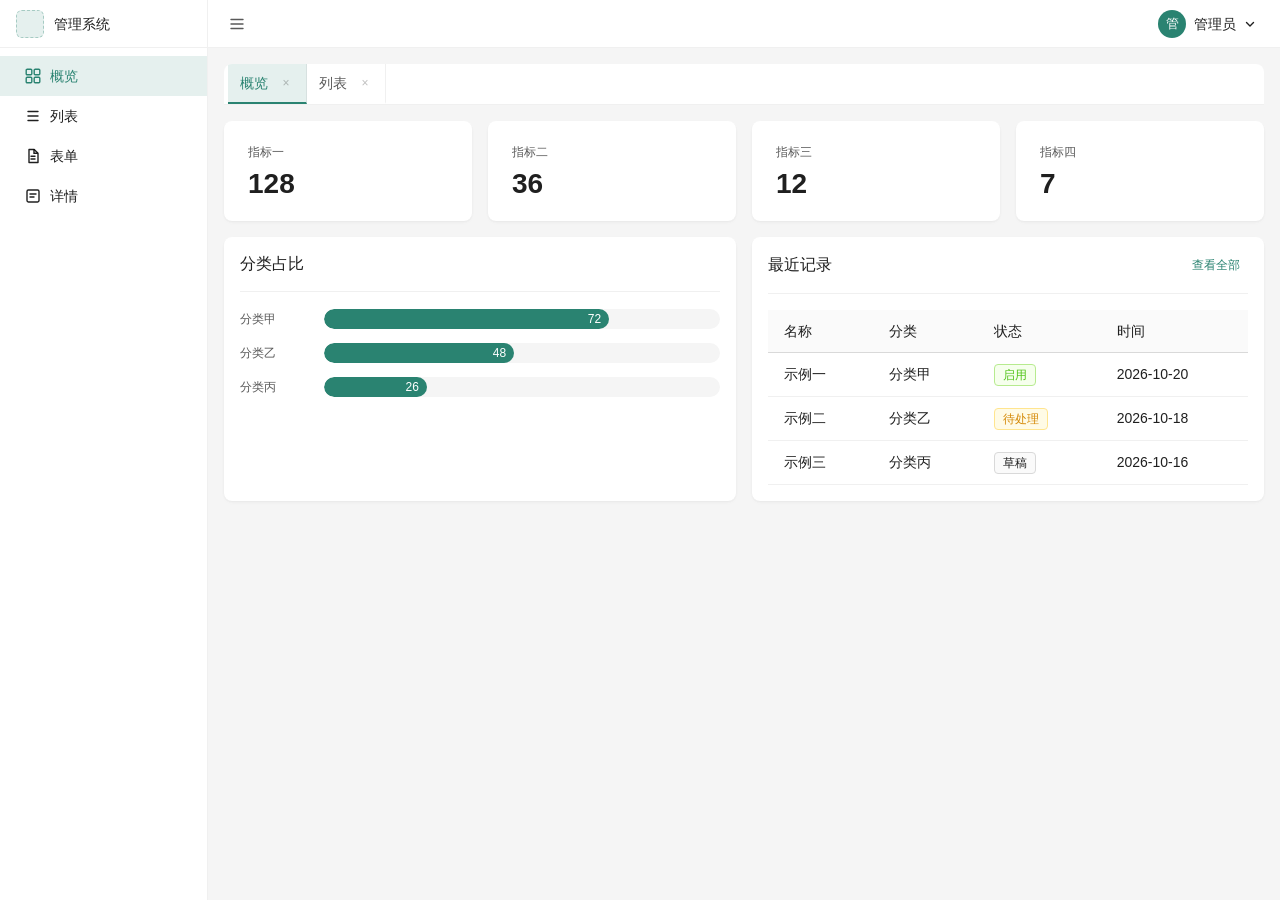
==== index.html @ 05e20776 "沉淀 B 端管理系统的通用界面参考。 Co-authored-by: Cursor <cursoragent@cursor.com>" ====
<!DOCTYPE html>
<html lang="zh-CN">
<head>
<meta charset="UTF-8">
<meta name="viewport" content="width=device-width, initial-scale=1.0">
<title>管理系统</title>
<link rel="stylesheet" href="css/tokens.css">
<link rel="stylesheet" href="css/base.css">
</head>
<body data-page-title="概览">
<div class="layout-side" id="layout">
  <aside class="sidebar" id="sidebar">
    <div class="sidebar-logo">
      <span class="brand-mark" data-brand-mark></span>
      <span class="sidebar-logo-text" data-brand-name></span>
    </div>
    <nav class="sidebar-menu">
      <a class="menu-item active" href="index.html">
        <svg class="menu-icon" width="18" height="18" viewBox="0 0 18 18" fill="none" aria-hidden="true"><rect x="2.2" y="2.2" width="5.6" height="5.6" rx="1" stroke="currentColor" stroke-width="1.4"/><rect x="10.2" y="2.2" width="5.6" height="5.6" rx="1" stroke="currentColor" stroke-width="1.4"/><rect x="2.2" y="10.2" width="5.6" height="5.6" rx="1" stroke="currentColor" stroke-width="1.4"/><rect x="10.2" y="10.2" width="5.6" height="5.6" rx="1" stroke="currentColor" stroke-width="1.4"/></svg>
        <span class="menu-label">概览</span>
      </a>
      <a class="menu-item" href="list.html">
        <svg class="menu-icon" width="18" height="18" viewBox="0 0 18 18" fill="none" aria-hidden="true"><path d="M4 4.5h10M4 9h10M4 13.5h10" stroke="currentColor" stroke-width="1.4" stroke-linecap="round"/></svg>
        <span class="menu-label">列表</span>
      </a>
      <a class="menu-item" href="form.html">
        <svg class="menu-icon" width="18" height="18" viewBox="0 0 18 18" fill="none" aria-hidden="true"><path d="M5 2.5h5.2L14 6.2V15.5H5V2.5Z" stroke="currentColor" stroke-width="1.4" stroke-linejoin="round"/><path d="M10 2.8V6.2h3.2M7 9.2h4M7 12h4" stroke="currentColor" stroke-width="1.4" stroke-linecap="round"/></svg>
        <span class="menu-label">表单</span>
      </a>
      <a class="menu-item" href="detail.html">
        <svg class="menu-icon" width="18" height="18" viewBox="0 0 18 18" fill="none" aria-hidden="true"><rect x="3" y="3" width="12" height="12" rx="1.4" stroke="currentColor" stroke-width="1.4"/><path d="M6 7h6M6 10h4" stroke="currentColor" stroke-width="1.4" stroke-linecap="round"/></svg>
        <span class="menu-label">详情</span>
      </a>
    </nav>
  </aside>
  <div class="main">
    <header class="header">
      <button class="collapse-btn" type="button" onclick="toggleSidebar()" aria-label="收起侧栏">
        <svg width="18" height="18" viewBox="0 0 18 18" fill="none" aria-hidden="true"><path d="M3 4.5h12M3 9h12M3 13.5h12" stroke="currentColor" stroke-width="1.4" stroke-linecap="round"/></svg>
      </button>
      <div class="header-right">
        <div class="dropdown" id="userDropdown">
          <div class="header-user" onclick="toggleDropdown('userDropdown')">
            <div class="header-avatar" data-brand-avatar></div>
            <span data-brand-user></span>
            <svg width="12" height="12" viewBox="0 0 12 12" fill="none" aria-hidden="true"><path d="M2.5 4.5 6 8l3.5-3.5" stroke="currentColor" stroke-width="1.4" stroke-linecap="round" stroke-linejoin="round"/></svg>
          </div>
          <div class="dropdown-menu">
            <div class="dropdown-item" onclick="openPasswordModal()">修改密码</div>
            <div class="dropdown-divider"></div>
            <div class="dropdown-item danger" onclick="openModal('logout-modal')">退出登录</div>
          </div>
        </div>
      </div>
    </header>
    <div class="content">
      <div class="multi-tabs">
        <a class="multi-tab active" href="index.html">概览<button class="tab-close" type="button" aria-label="关闭">×</button></a>
        <a class="multi-tab" href="list.html">列表<button class="tab-close" type="button" aria-label="关闭">×</button></a>
      </div>
      <div class="stat-cards">
        <div class="stat-card"><div class="stat-card-label">指标一</div><div class="stat-card-value">128</div></div>
        <div class="stat-card"><div class="stat-card-label">指标二</div><div class="stat-card-value">36</div></div>
        <div class="stat-card"><div class="stat-card-label">指标三</div><div class="stat-card-value">12</div></div>
        <div class="stat-card"><div class="stat-card-label">指标四</div><div class="stat-card-value">7</div></div>
      </div>
      <div class="dashboard-row">
        <div class="card">
          <div class="card-header"><span class="card-title">分类占比</span></div>
          <div class="bar-row"><span class="bar-label">分类甲</span><div class="bar-track"><div class="bar-fill" style="width:72%">72</div></div></div>
          <div class="bar-row"><span class="bar-label">分类乙</span><div class="bar-track"><div class="bar-fill" style="width:48%">48</div></div></div>
          <div class="bar-row"><span class="bar-label">分类丙</span><div class="bar-track"><div class="bar-fill" style="width:26%">26</div></div></div>
        </div>
        <div class="card">
          <div class="card-header">
            <span class="card-title">最近记录</span>
            <a class="btn btn-text btn-sm" href="list.html">查看全部</a>
          </div>
          <table class="table">
            <thead><tr><th>名称</th><th>分类</th><th>状态</th><th>时间</th></tr></thead>
            <tbody>
              <tr><td>示例一</td><td>分类甲</td><td><span class="tag tag-success">启用</span></td><td>2026-10-20</td></tr>
              <tr><td>示例二</td><td>分类乙</td><td><span class="tag tag-warning">待处理</span></td><td>2026-10-18</td></tr>
              <tr><td>示例三</td><td>分类丙</td><td><span class="tag">草稿</span></td><td>2026-10-16</td></tr>
            </tbody>
          </table>
        </div>
      </div>
    </div>
  </div>
</div>
<div id="logout-modal" class="modal-overlay" role="dialog" aria-modal="true">
  <div class="modal modal-sm">
    <div class="modal-header"><span class="modal-title">退出登录</span><button class="modal-close" type="button" onclick="closeModal('logout-modal')" aria-label="关闭">×</button></div>
    <div class="modal-body">确定退出当前账号吗？</div>
    <div class="modal-footer">
      <button class="btn" type="button" onclick="closeModal('logout-modal')">取消</button>
      <a class="btn btn-primary" href="login.html">退出登录</a>
    </div>
  </div>
</div>
<div id="password-modal" class="modal-overlay" role="dialog" aria-modal="true">
  <div class="modal modal-sm">
    <div class="modal-header"><span class="modal-title">修改密码</span><button class="modal-close" type="button" onclick="closeModal('password-modal')" aria-label="关闭">×</button></div>
    <div class="modal-body">
      <div id="password-step-old">
        <div class="form-item" style="margin-bottom:0"><label class="form-label" for="pwd-old">当前密码</label><input class="input" id="pwd-old" type="password" autocomplete="current-password"></div>
      </div>
      <div id="password-step-new" hidden>
        <div class="form-item"><label class="form-label" for="pwd-new">新密码</label><input class="input" id="pwd-new" type="password" autocomplete="new-password"></div>
        <div class="form-item" style="margin-bottom:0"><label class="form-label" for="pwd-confirm">确认新密码</label><input class="input" id="pwd-confirm" type="password" autocomplete="new-password"></div>
      </div>
      <div class="form-error" id="password-error"></div>
    </div>
    <div class="modal-footer">
      <button class="btn" type="button" onclick="closeModal('password-modal')">取消</button>
      <button class="btn btn-primary" type="button" id="password-next" onclick="verifyOldPassword()">下一步</button>
      <button class="btn btn-primary" type="button" id="password-save" onclick="submitNewPassword()" hidden>确认修改</button>
    </div>
  </div>
</div>
<script src="js/brand.js"></script>
<script src="js/shell.js"></script>
</body>
</html>
---- css/tokens.css ----
:root {
  /* 只改这一处，全系统主色会一起变 */
  --color-primary: #2A8371;
  --color-primary-hover: color-mix(in srgb, var(--color-primary) 82%, #000);
  --color-primary-active: color-mix(in srgb, var(--color-primary) 68%, #000);
  --color-primary-bg: color-mix(in srgb, var(--color-primary) 12%, #fff);
  --color-primary-border: color-mix(in srgb, var(--color-primary) 42%, #fff);

  --color-success: #52c41a;
  --color-warning: #faad14;
  --color-error: #ff4d4f;
  --color-info: #1677ff;
  --color-text-primary: rgba(0, 0, 0, 0.88);
  --color-text-secondary: rgba(0, 0, 0, 0.65);
  --color-text-disabled: rgba(0, 0, 0, 0.25);
  --color-border: #d9d9d9;
  --color-divider: rgba(5, 5, 5, 0.06);
  --color-bg-layout: #f5f5f5;
  --color-bg-container: #ffffff;

  --font-family: -apple-system, BlinkMacSystemFont, "Segoe UI", Roboto, "Helvetica Neue", Arial, "Noto Sans SC", sans-serif;
  --font-size-base: 14px;
  --line-height-base: 22px;
  --font-size-sm: 12px;
  --font-size-lg: 16px;
  --font-size-xl: 20px;

  --spacing-xs: 4px;
  --spacing-sm: 8px;
  --spacing-md: 16px;
  --spacing-lg: 24px;
  --spacing-xl: 32px;
  --spacing-xxl: 48px;
  --radius-sm: 6px;
  --radius-md: 8px;
  --shadow-card: 0 1px 2px rgba(0, 0, 0, 0.03), 0 1px 6px -1px rgba(0, 0, 0, 0.02), 0 2px 4px rgba(0, 0, 0, 0.02);
  --shadow-modal: 0 6px 16px rgba(0, 0, 0, 0.08), 0 3px 6px -4px rgba(0, 0, 0, 0.12), 0 9px 28px 8px rgba(0, 0, 0, 0.05);
}
---- css/base.css ----
* { margin: 0; padding: 0; box-sizing: border-box; }
body { font-family: var(--font-family); background: var(--color-bg-layout); color: var(--color-text-primary); font-size: var(--font-size-base); line-height: var(--line-height-base); }
a { color: var(--color-primary); text-decoration: none; }
a:hover { text-decoration: underline; }

.layout-side { display: flex; min-height: 100vh; }
.layout-side .main { flex: 1; margin-left: 208px; display: flex; flex-direction: column; min-width: 0; transition: margin 0.2s; }
.layout-side.sidebar-collapsed .main { margin-left: 80px; }
.layout-side .header { height: 48px; background: var(--color-bg-container); border-bottom: 1px solid var(--color-divider); display: flex; align-items: center; justify-content: space-between; padding: 0 16px; position: sticky; top: 0; z-index: 50; }
.layout-side .content { flex: 1; padding: 16px; }

.sidebar { width: 208px; height: 100vh; background: var(--color-bg-container); border-right: 1px solid var(--color-divider); display: flex; flex-direction: column; position: fixed; left: 0; top: 0; z-index: 100; transition: width 0.2s; }
.sidebar.collapsed { width: 80px; }
.sidebar.collapsed .menu-label { display: none; }
.sidebar-logo { height: 48px; display: flex; align-items: center; padding: 0 16px; gap: 10px; border-bottom: 1px solid var(--color-divider); font-size: 14px; font-weight: 500; color: var(--color-text-primary); white-space: nowrap; }
.sidebar-logo-text { flex: 1; overflow: hidden; text-overflow: ellipsis; }
.sidebar.collapsed .sidebar-logo { justify-content: center; padding: 0; }
.sidebar.collapsed .sidebar-logo-text { display: none; }
.sidebar-menu { flex: 1; overflow-y: auto; padding: 8px 0; }
.menu-item { display: flex; align-items: center; height: 40px; padding: 0 16px 0 24px; gap: 8px; font-size: var(--font-size-base); color: var(--color-text-primary); cursor: pointer; transition: all 0.2s; text-decoration: none; }
.menu-item:hover { background: var(--color-primary-bg); color: var(--color-primary); text-decoration: none; }
.menu-item.active { background: var(--color-primary-bg); color: var(--color-primary); font-weight: 500; }
.menu-icon { flex-shrink: 0; display: block; }

.brand-mark { width: 28px; height: 28px; flex-shrink: 0; display: flex; align-items: center; justify-content: center; overflow: hidden; }
.brand-mark img { height: 18px; width: auto; display: block; }
.brand-mark.is-empty { border-radius: var(--radius-sm); background: var(--color-primary-bg); border: 1px dashed var(--color-primary-border); }
.sidebar.collapsed .brand-mark img { width: 28px; height: 28px; object-fit: cover; object-position: left center; }

.collapse-btn { border: none; background: transparent; cursor: pointer; padding: 4px; color: var(--color-text-secondary); display: flex; align-items: center; }
.collapse-btn:hover { color: var(--color-primary); }
.header-right { display: flex; align-items: center; gap: 16px; }
.header-user { display: flex; align-items: center; gap: 8px; cursor: pointer; padding: 0 8px; height: 48px; transition: background 0.2s; border-radius: var(--radius-sm); }
.header-user:hover { background: var(--color-bg-layout); }
.header-avatar { width: 28px; height: 28px; border-radius: 50%; background: var(--color-primary); color: #fff; display: flex; align-items: center; justify-content: center; font-size: 13px; font-weight: 500; flex-shrink: 0; }

.dropdown { position: relative; display: inline-block; }
.dropdown-menu { position: absolute; top: calc(100% + 4px); right: 0; min-width: 160px; background: var(--color-bg-container); border-radius: var(--radius-sm); box-shadow: var(--shadow-modal); padding: 4px 0; z-index: 100; opacity: 0; visibility: hidden; transform: translateY(-4px); transition: all 0.2s; }
.dropdown.open .dropdown-menu { opacity: 1; visibility: visible; transform: translateY(0); }
.dropdown-item { display: flex; align-items: center; gap: 8px; padding: 8px 16px; font-size: var(--font-size-base); color: var(--color-text-primary); cursor: pointer; transition: all 0.15s; }
.dropdown-item:hover { background: var(--color-primary-bg); color: var(--color-primary); }
.dropdown-item.danger { color: var(--color-error); }
.dropdown-item.danger:hover { background: #fff2f0; }
.dropdown-divider { height: 1px; background: var(--color-divider); margin: 4px 0; }

.multi-tabs { display: flex; align-items: center; gap: 0; border-bottom: 1px solid var(--color-divider); margin-bottom: 16px; background: var(--color-bg-container); border-radius: var(--radius-md) var(--radius-md) 0 0; padding: 0 4px; overflow-x: auto; }
.multi-tab { display: inline-flex; align-items: center; gap: 6px; height: 40px; padding: 0 12px; font-size: var(--font-size-base); color: var(--color-text-secondary); cursor: pointer; border-bottom: 2px solid transparent; transition: all 0.2s; white-space: nowrap; text-decoration: none; border-right: 1px solid var(--color-divider); }
.multi-tab:hover { color: var(--color-primary); background: var(--color-primary-bg); text-decoration: none; }
.multi-tab.active { color: var(--color-primary); border-bottom-color: var(--color-primary); font-weight: 500; background: var(--color-primary-bg); }
.tab-close { width: 16px; height: 16px; display: inline-flex; align-items: center; justify-content: center; border-radius: 50%; font-size: 12px; color: var(--color-text-disabled); margin-left: 4px; border: none; background: transparent; cursor: pointer; }
.tab-close:hover { background: var(--color-error); color: #fff; }

.btn { display: inline-flex; align-items: center; justify-content: center; height: 32px; padding: 0 16px; gap: 6px; font-size: var(--font-size-base); line-height: var(--line-height-base); font-family: var(--font-family); border-radius: var(--radius-sm); border: 1px solid var(--color-border); background: var(--color-bg-container); color: var(--color-text-primary); cursor: pointer; transition: all 0.2s; text-decoration: none; }
.btn:hover { border-color: var(--color-primary); color: var(--color-primary); text-decoration: none; }
.btn-primary { background: var(--color-primary); border-color: var(--color-primary); color: #fff; }
.btn-primary:hover { background: var(--color-primary-hover); border-color: var(--color-primary-hover); color: #fff; }
.btn-danger { color: var(--color-error); border-color: var(--color-error); }
.btn-danger:hover { color: #ff7875; border-color: #ff7875; background: #fff2f0; }
.btn-text { border: none; background: transparent; color: var(--color-primary); padding: 0 8px; }
.btn-text:hover { background: var(--color-primary-bg); }
.btn-sm { height: 24px; padding: 0 8px; font-size: var(--font-size-sm); }

.input, .select, .textarea { width: 100%; box-sizing: border-box; font-size: var(--font-size-base); font-family: var(--font-family); border: 1px solid var(--color-border); border-radius: var(--radius-sm); color: var(--color-text-primary); background: var(--color-bg-container); transition: all 0.2s; }
.input, .select { height: 32px; padding: 4px 12px; }
.textarea { min-height: 80px; padding: 8px 12px; resize: vertical; }
.input::placeholder, .textarea::placeholder { color: var(--color-text-disabled); }
.input:hover, .select:hover, .textarea:hover { border-color: var(--color-primary-border); }
.input:focus, .select:focus, .textarea:focus { outline: none; border-color: var(--color-primary); box-shadow: 0 0 0 2px var(--color-primary-bg); }

.form-item { margin-bottom: 24px; }
.form-label { display: block; font-size: var(--font-size-base); color: var(--color-text-primary); margin-bottom: 8px; }
.form-label .required { color: var(--color-error); margin-right: 4px; }
.form-hint { font-size: var(--font-size-sm); color: var(--color-text-secondary); margin-top: 4px; }
.form-grid { display: grid; grid-template-columns: repeat(2, 1fr); gap: 0 24px; }
.form-actions { display: flex; gap: 12px; justify-content: flex-end; margin-top: 8px; padding-top: 16px; border-top: 1px solid var(--color-divider); }
.form-error { margin-top: 12px; color: #cf1322; font-size: 13px; line-height: 22px; }

.table-wrapper { background: var(--color-bg-container); border-radius: var(--radius-md); overflow: hidden; box-shadow: var(--shadow-card); }
.table-toolbar { display: flex; align-items: center; justify-content: space-between; padding: 16px 16px 0; }
.table { width: 100%; border-collapse: collapse; font-size: var(--font-size-base); }
.table th { background: #fafafa; padding: 10px 16px; text-align: left; font-weight: 500; border-bottom: 1px solid var(--color-border); white-space: nowrap; }
.table td { padding: 10px 16px; border-bottom: 1px solid var(--color-divider); }
.table tbody tr:hover { background: var(--color-primary-bg); }
.col-action { white-space: nowrap; }
.col-action .btn-text + .btn-text { margin-left: 8px; }

.pagination { display: flex; align-items: center; justify-content: flex-end; padding: 16px; gap: 8px; }
.page-info { color: var(--color-text-secondary); margin-right: 16px; }
.page-btn { min-width: 32px; height: 32px; display: inline-flex; align-items: center; justify-content: center; border: 1px solid var(--color-border); border-radius: var(--radius-sm); background: var(--color-bg-container); cursor: pointer; padding: 0 8px; color: var(--color-text-primary); }
.page-btn:hover { border-color: var(--color-primary); color: var(--color-primary); }
.page-btn.active { background: var(--color-primary); border-color: var(--color-primary); color: #fff; }
.page-btn:disabled { opacity: 0.4; cursor: not-allowed; }
.pager { border-top: 1px solid var(--color-divider); }

.card { background: var(--color-bg-container); border-radius: var(--radius-md); box-shadow: var(--shadow-card); padding: 16px; margin-bottom: 16px; }
.card-header { display: flex; align-items: center; justify-content: space-between; margin-bottom: 16px; padding-bottom: 16px; border-bottom: 1px solid var(--color-divider); }
.card-title { font-size: var(--font-size-lg); font-weight: 500; }

.tag { display: inline-flex; align-items: center; height: 22px; padding: 0 8px; font-size: var(--font-size-sm); border-radius: 4px; border: 1px solid var(--color-border); background: #fafafa; }
.tag-success { color: var(--color-success); border-color: #b7eb8f; background: #f6ffed; }
.tag-warning { color: #d48806; border-color: #ffe58f; background: #fffbe6; }
.tag-error { color: var(--color-error); border-color: #ffccc7; background: #fff2f0; }

.filter-bar { background: var(--color-bg-container); border-radius: var(--radius-md); box-shadow: var(--shadow-card); padding: 16px; margin-bottom: 16px; }
.filter-row { display: flex; flex-wrap: wrap; gap: 12px 16px; align-items: flex-end; }
.filter-item { display: flex; flex-direction: column; min-width: 180px; }
.filter-item .form-label { margin-bottom: 6px; }
.filter-actions { display: flex; gap: 8px; }

.modal-overlay { position: fixed; inset: 0; background: rgba(0, 0, 0, 0.45); display: none; align-items: center; justify-content: center; z-index: 1000; }
.modal-overlay.open { display: flex; }
.modal { background: var(--color-bg-container); border-radius: var(--radius-md); box-shadow: var(--shadow-modal); width: 520px; max-width: calc(100vw - 32px); max-height: 80vh; display: flex; flex-direction: column; }
.modal-sm { width: 400px; }
.modal-header { display: flex; align-items: center; justify-content: space-between; padding: 16px 24px; border-bottom: 1px solid var(--color-divider); }
.modal-title { font-size: var(--font-size-lg); font-weight: 500; }
.modal-close { width: 24px; height: 24px; display: flex; align-items: center; justify-content: center; cursor: pointer; color: var(--color-text-secondary); border: none; background: transparent; font-size: 16px; }
.modal-body { padding: 24px; overflow-y: auto; }
.modal-footer { display: flex; align-items: center; justify-content: flex-end; gap: 8px; padding: 12px 24px; border-top: 1px solid var(--color-divider); }

.desc-list { display: grid; grid-template-columns: repeat(2, 1fr); }
.desc-item { display: flex; padding: 12px 0; border-bottom: 1px solid var(--color-divider); }
.desc-label { width: 120px; flex-shrink: 0; color: var(--color-text-secondary); }
.desc-value { flex: 1; word-break: break-all; }

.stat-cards { display: grid; grid-template-columns: repeat(4, 1fr); gap: 16px; margin-bottom: 16px; }
.stat-card { background: var(--color-bg-container); border-radius: var(--radius-md); box-shadow: var(--shadow-card); padding: 20px 24px; }
.stat-card-label { font-size: var(--font-size-sm); color: var(--color-text-secondary); margin-bottom: 4px; }
.stat-card-value { font-size: 28px; font-weight: 600; font-variant-numeric: tabular-nums; line-height: 1.2; }
.dashboard-row { display: grid; grid-template-columns: 1fr 1fr; gap: 16px; }
.bar-row { display: flex; align-items: center; gap: 12px; margin-bottom: 12px; }
.bar-label { width: 72px; flex-shrink: 0; font-size: var(--font-size-sm); color: var(--color-text-secondary); }
.bar-track { flex: 1; height: 20px; background: var(--color-bg-layout); border-radius: 10px; overflow: hidden; }
.bar-fill { height: 100%; border-radius: 10px; background: var(--color-primary); min-width: 28px; display: flex; align-items: center; justify-content: flex-end; padding-right: 8px; color: #fff; font-size: var(--font-size-sm); }

.empty { display: flex; align-items: center; justify-content: center; padding: 48px 0; color: var(--color-text-disabled); }

@media (max-width: 900px) {
  .stat-cards, .dashboard-row, .form-grid, .desc-list { grid-template-columns: 1fr; }
}
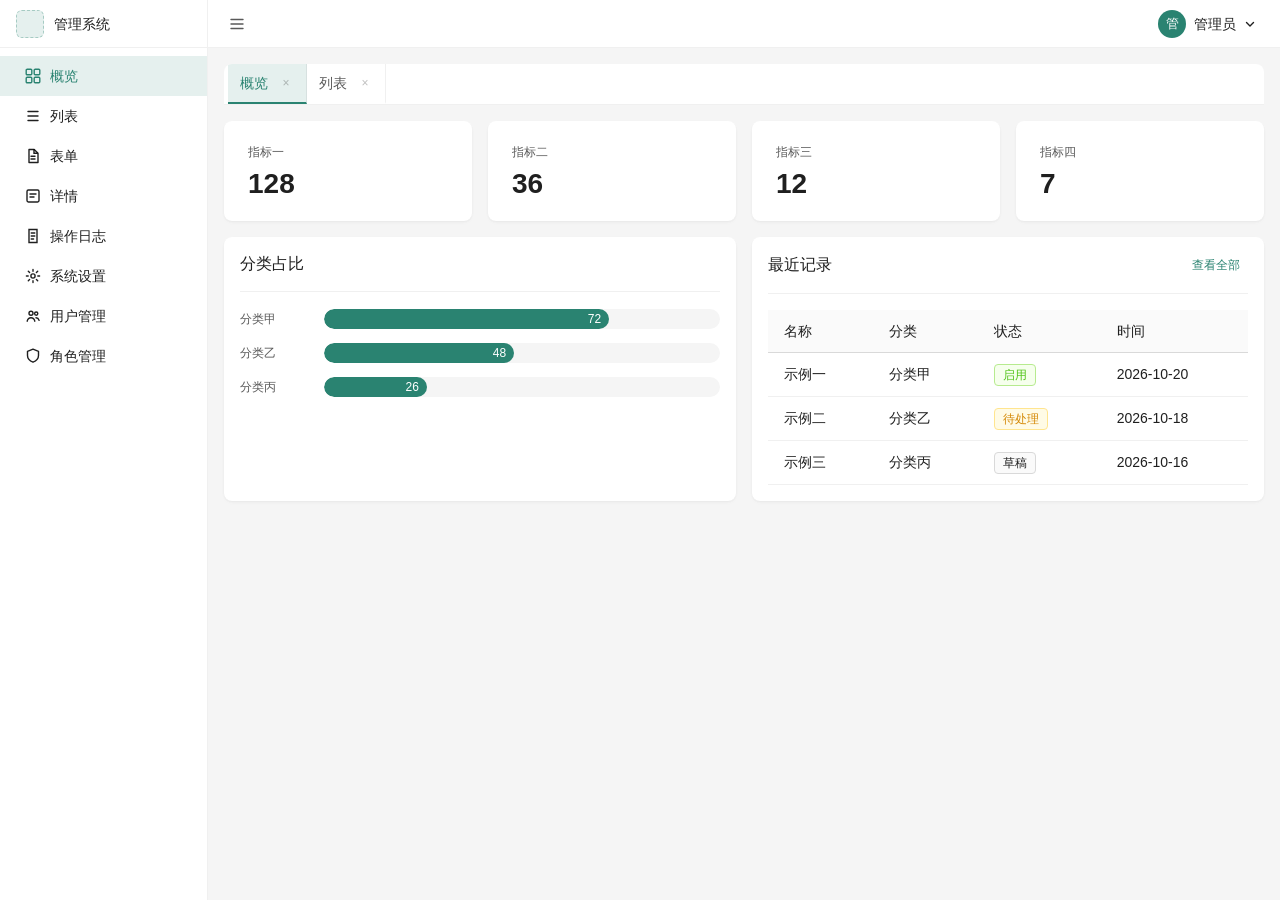
==== commit 6eb43f1c: "补齐用户、角色、日志、系统设置和密码相关页面。 Co-authored-by: Cursor <cursoragent@cursor.com>" ====
--- a/index.html
+++ b/index.html
@@ -7,52 +7,11 @@
 <link rel="stylesheet" href="css/tokens.css">
 <link rel="stylesheet" href="css/base.css">
 </head>
-<body data-page-title="概览">
+<body data-page="dashboard" data-page-title="概览">
 <div class="layout-side" id="layout">
-  <aside class="sidebar" id="sidebar">
-    <div class="sidebar-logo">
-      <span class="brand-mark" data-brand-mark></span>
-      <span class="sidebar-logo-text" data-brand-name></span>
-    </div>
-    <nav class="sidebar-menu">
-      <a class="menu-item active" href="index.html">
-        <svg class="menu-icon" width="18" height="18" viewBox="0 0 18 18" fill="none" aria-hidden="true"><rect x="2.2" y="2.2" width="5.6" height="5.6" rx="1" stroke="currentColor" stroke-width="1.4"/><rect x="10.2" y="2.2" width="5.6" height="5.6" rx="1" stroke="currentColor" stroke-width="1.4"/><rect x="2.2" y="10.2" width="5.6" height="5.6" rx="1" stroke="currentColor" stroke-width="1.4"/><rect x="10.2" y="10.2" width="5.6" height="5.6" rx="1" stroke="currentColor" stroke-width="1.4"/></svg>
-        <span class="menu-label">概览</span>
-      </a>
-      <a class="menu-item" href="list.html">
-        <svg class="menu-icon" width="18" height="18" viewBox="0 0 18 18" fill="none" aria-hidden="true"><path d="M4 4.5h10M4 9h10M4 13.5h10" stroke="currentColor" stroke-width="1.4" stroke-linecap="round"/></svg>
-        <span class="menu-label">列表</span>
-      </a>
-      <a class="menu-item" href="form.html">
-        <svg class="menu-icon" width="18" height="18" viewBox="0 0 18 18" fill="none" aria-hidden="true"><path d="M5 2.5h5.2L14 6.2V15.5H5V2.5Z" stroke="currentColor" stroke-width="1.4" stroke-linejoin="round"/><path d="M10 2.8V6.2h3.2M7 9.2h4M7 12h4" stroke="currentColor" stroke-width="1.4" stroke-linecap="round"/></svg>
-        <span class="menu-label">表单</span>
-      </a>
-      <a class="menu-item" href="detail.html">
-        <svg class="menu-icon" width="18" height="18" viewBox="0 0 18 18" fill="none" aria-hidden="true"><rect x="3" y="3" width="12" height="12" rx="1.4" stroke="currentColor" stroke-width="1.4"/><path d="M6 7h6M6 10h4" stroke="currentColor" stroke-width="1.4" stroke-linecap="round"/></svg>
-        <span class="menu-label">详情</span>
-      </a>
-    </nav>
-  </aside>
+  <aside class="sidebar" id="sidebar"></aside>
   <div class="main">
-    <header class="header">
-      <button class="collapse-btn" type="button" onclick="toggleSidebar()" aria-label="收起侧栏">
-        <svg width="18" height="18" viewBox="0 0 18 18" fill="none" aria-hidden="true"><path d="M3 4.5h12M3 9h12M3 13.5h12" stroke="currentColor" stroke-width="1.4" stroke-linecap="round"/></svg>
-      </button>
-      <div class="header-right">
-        <div class="dropdown" id="userDropdown">
-          <div class="header-user" onclick="toggleDropdown('userDropdown')">
-            <div class="header-avatar" data-brand-avatar></div>
-            <span data-brand-user></span>
-            <svg width="12" height="12" viewBox="0 0 12 12" fill="none" aria-hidden="true"><path d="M2.5 4.5 6 8l3.5-3.5" stroke="currentColor" stroke-width="1.4" stroke-linecap="round" stroke-linejoin="round"/></svg>
-          </div>
-          <div class="dropdown-menu">
-            <div class="dropdown-item" onclick="openPasswordModal()">修改密码</div>
-            <div class="dropdown-divider"></div>
-            <div class="dropdown-item danger" onclick="openModal('logout-modal')">退出登录</div>
-          </div>
-        </div>
-      </div>
-    </header>
+    <header class="header" id="header"></header>
     <div class="content">
       <div class="multi-tabs">
         <a class="multi-tab active" href="index.html">概览<button class="tab-close" type="button" aria-label="关闭">×</button></a>
@@ -89,37 +48,8 @@
     </div>
   </div>
 </div>
-<div id="logout-modal" class="modal-overlay" role="dialog" aria-modal="true">
-  <div class="modal modal-sm">
-    <div class="modal-header"><span class="modal-title">退出登录</span><button class="modal-close" type="button" onclick="closeModal('logout-modal')" aria-label="关闭">×</button></div>
-    <div class="modal-body">确定退出当前账号吗？</div>
-    <div class="modal-footer">
-      <button class="btn" type="button" onclick="closeModal('logout-modal')">取消</button>
-      <a class="btn btn-primary" href="login.html">退出登录</a>
-    </div>
-  </div>
-</div>
-<div id="password-modal" class="modal-overlay" role="dialog" aria-modal="true">
-  <div class="modal modal-sm">
-    <div class="modal-header"><span class="modal-title">修改密码</span><button class="modal-close" type="button" onclick="closeModal('password-modal')" aria-label="关闭">×</button></div>
-    <div class="modal-body">
-      <div id="password-step-old">
-        <div class="form-item" style="margin-bottom:0"><label class="form-label" for="pwd-old">当前密码</label><input class="input" id="pwd-old" type="password" autocomplete="current-password"></div>
-      </div>
-      <div id="password-step-new" hidden>
-        <div class="form-item"><label class="form-label" for="pwd-new">新密码</label><input class="input" id="pwd-new" type="password" autocomplete="new-password"></div>
-        <div class="form-item" style="margin-bottom:0"><label class="form-label" for="pwd-confirm">确认新密码</label><input class="input" id="pwd-confirm" type="password" autocomplete="new-password"></div>
-      </div>
-      <div class="form-error" id="password-error"></div>
-    </div>
-    <div class="modal-footer">
-      <button class="btn" type="button" onclick="closeModal('password-modal')">取消</button>
-      <button class="btn btn-primary" type="button" id="password-next" onclick="verifyOldPassword()">下一步</button>
-      <button class="btn btn-primary" type="button" id="password-save" onclick="submitNewPassword()" hidden>确认修改</button>
-    </div>
-  </div>
-</div>
 <script src="js/brand.js"></script>
+<script src="js/chrome.js"></script>
 <script src="js/shell.js"></script>
 </body>
 </html>
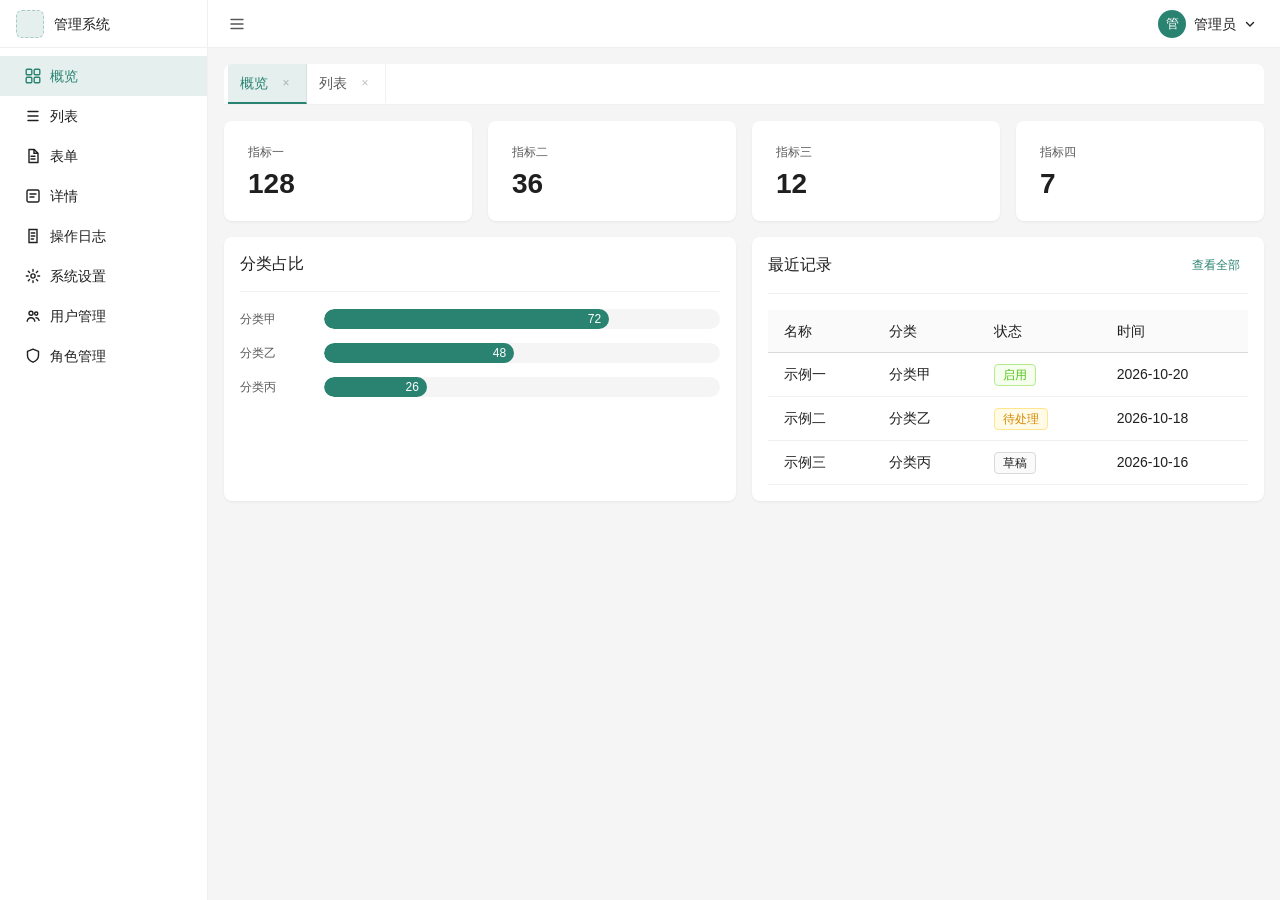
==== commit 48934636: "概览页。 Co-authored-by: Cursor <cursoragent@cursor.com>" ====
--- a/index.html
+++ b/index.html
@@ -1,4 +1,5 @@
 <!DOCTYPE html>
+<!-- 概览页。 -->
 <html lang="zh-CN">
 <head>
 <meta charset="UTF-8">
--- a/css/tokens.css
+++ b/css/tokens.css
@@ -1,3 +1,4 @@
+/* 主色配置。全系统只改 --color-primary。 */
 :root {
   /* 只改这一处，全系统主色会一起变 */
   --color-primary: #2A8371;
--- a/css/base.css
+++ b/css/base.css
@@ -1,3 +1,4 @@
+/* 后台通用布局和组件样式。 */
 * { margin: 0; padding: 0; box-sizing: border-box; }
 body { font-family: var(--font-family); background: var(--color-bg-layout); color: var(--color-text-primary); font-size: var(--font-size-base); line-height: var(--line-height-base); }
 a { color: var(--color-primary); text-decoration: none; }
